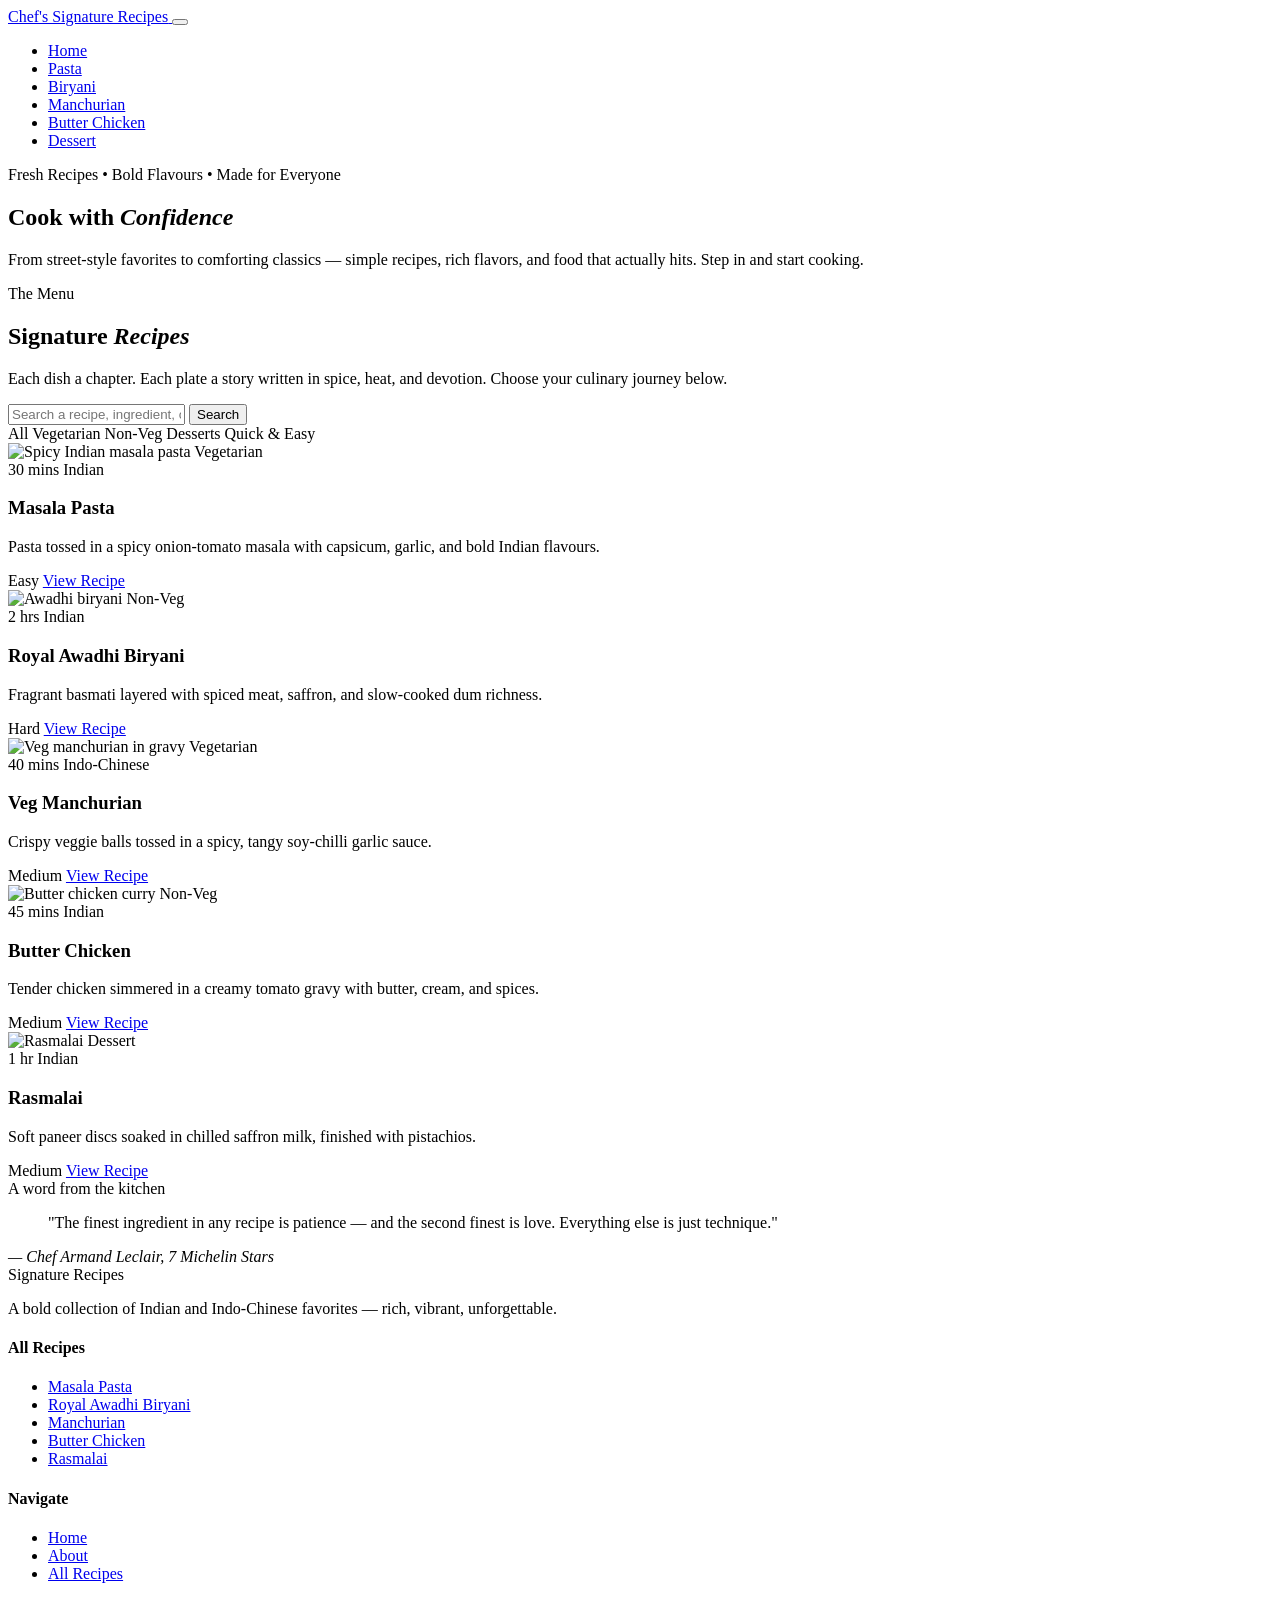
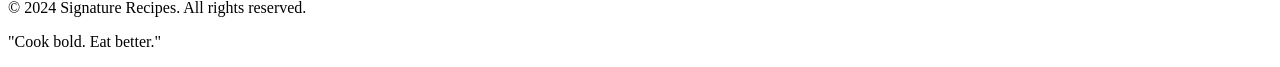
==== index.html @ 0e87f229 "Add files via upload" ====
<!DOCTYPE html>
<html lang="en">
<head>
  <meta charset="UTF-8" />
  <meta name="viewport" content="width=device-width, initial-scale=1.0" />
  <meta name="description" content="Chef's Signature Recipes — A luxury culinary experience by Chef Armand Leclair." />
  <title>Chef's Signature Recipes — Armand Leclair</title>
  <link rel="stylesheet" href="css/styles.css" />
</head>
<body>

  <!-- ============================================================
       NAVIGATION
  ============================================================ -->
  <nav class="navbar" role="navigation" aria-label="Main navigation">
    <div class="navbar-inner">

      <a href="index.html" class="navbar-brand" aria-label="Chef's Signature Recipes - Home">
        <span class="brand-title">Chef's Signature Recipes</span>
      </a>

      <button class="nav-toggle" id="navToggle" aria-label="Toggle navigation" aria-expanded="false">
        <span></span><span></span><span></span>
      </button>

      <ul class="navbar-links" id="navLinks" role="list">
        <li><a href="index.html" class="active">Home</a></li>
        <li><a href="pasta.html">Pasta</a></li>
        <li><a href="biryani.html">Biryani</a></li>
        <li><a href="manchurian.html">Manchurian</a></li>
        <li><a href="butterChicken.html">Butter Chicken</a></li>
        <li><a href="dessert.html">Dessert</a></li>
      </ul>

    </div>
  </nav>

  <main>

    <!-- ============================================================
         HERO
    ============================================================ -->
    <section class="hero" aria-label="Hero section">
      <div class="hero-bg" role="img" aria-label="Elegant restaurant setting with candlelit table"></div>
      <div class="hero-overlay"></div>

      <div class="hero-content">
        <div class="hero-eyebrow">
<span>Fresh Recipes • Bold Flavours • Made for Everyone</span>
</div>

<h1>
  Cook with
  <em>Confidence</em>
</h1>

<p class="hero-desc">
  From street-style favorites to comforting classics — simple recipes,
  rich flavors, and food that actually hits. Step in and start cooking.
</p>

      </div>
    </section>


    <!-- ============================================================
         FEATURED RECIPES
    ============================================================ -->
    <section class="featured-section" id="featured" aria-labelledby="featured-heading">
      <div class="container">

        <div class="section-header centered">
          <span class="section-label">The Menu</span>
          <h2 id="featured-heading">Signature <em>Recipes</em></h2>
          <p>
            Each dish a chapter. Each plate a story written in spice, heat, and devotion.
            Choose your culinary journey below.
          </p>
        </div>

        <!-- Search UI (non-functional — decorative) -->
        <div class="search-bar-ui" role="search" aria-label="Recipe search">
          <input type="text" placeholder="Search a recipe, ingredient, or cuisine…" aria-label="Search recipes" />
          <button type="button" aria-label="Submit search">Search</button>
        </div>

        <!-- Filter Tags -->
        <div class="filter-tags" role="group" aria-label="Recipe categories">
          <span class="filter-tag active" tabindex="0">All</span>
          <span class="filter-tag" tabindex="0">Vegetarian</span>
          <span class="filter-tag" tabindex="0">Non-Veg</span>
          <span class="filter-tag" tabindex="0">Desserts</span>
          <span class="filter-tag" tabindex="0">Quick &amp; Easy</span>
        </div>

        <!-- Recipe Cards Grid -->
        <div class="recipes-grid">


<article class="recipe-card" aria-labelledby="card-pasta">
  <div class="card-image">
    <img
      src="images/pasta.png"
      alt="Spicy Indian masala pasta"
      loading="lazy"
    />
    <span class="card-category">Vegetarian</span>
  </div>
  <div class="card-body">
    <div class="card-meta">
      <span class="meta-pill"><span class="dot"></span> 30 mins</span>
      <span class="meta-pill"><span class="dot"></span> Indian</span>
    </div>
    <h3 class="card-title" id="card-pasta">Masala Pasta</h3>
    <p class="card-desc">
      Pasta tossed in a spicy onion-tomato masala with capsicum, garlic, and bold Indian flavours.
    </p>
    <div class="card-footer">
      <span class="card-difficulty difficulty-easy">Easy</span>
      <a href="pasta.html" class="btn btn-gold btn-sm">View Recipe</a>
    </div>
  </div>
</article>

<!-- Card 2: Biryani -->
<article class="recipe-card" aria-labelledby="card-biryani">
  <div class="card-image">
    <img
      src="images/biryani.png"
      alt="Awadhi biryani"
      loading="lazy"
    />
    <span class="card-category">Non-Veg</span>
  </div>
  <div class="card-body">
    <div class="card-meta">
      <span class="meta-pill"><span class="dot"></span> 2 hrs</span>
      <span class="meta-pill"><span class="dot"></span> Indian</span>
    </div>
    <h3 class="card-title" id="card-biryani">Royal Awadhi Biryani</h3>
    <p class="card-desc">
      Fragrant basmati layered with spiced meat, saffron, and slow-cooked dum richness.
    </p>
    <div class="card-footer">
      <span class="card-difficulty difficulty-hard">Hard</span>
      <a href="biryani.html" class="btn btn-gold btn-sm">View Recipe</a>
    </div>
  </div>
</article>

<!-- Card 3: Manchurian -->
<article class="recipe-card" aria-labelledby="card-manchurian">
  <div class="card-image">
    <img src="images/manchurian.png" alt="Veg manchurian in gravy" loading="lazy"/>
    <span class="card-category">Vegetarian</span>
  </div>
  <div class="card-body">
    <div class="card-meta">
      <span class="meta-pill"><span class="dot"></span> 40 mins</span>
      <span class="meta-pill"><span class="dot"></span> Indo-Chinese</span>
    </div>
    <h3 class="card-title" id="card-manchurian">Veg Manchurian</h3>
    <p class="card-desc">
      Crispy veggie balls tossed in a spicy, tangy soy-chilli garlic sauce.
    </p>
    <div class="card-footer">
      <span class="card-difficulty difficulty-medium">Medium</span>
      <a href="manchurian.html" class="btn btn-gold btn-sm">View Recipe</a>
    </div>
  </div>
</article>

<!-- Card 4: Butter Chicken -->
<article class="recipe-card" aria-labelledby="card-butter">
  <div class="card-image">
    <img
      src="images/butterchicken.png"
      alt="Butter chicken curry"
      loading="lazy"
    />
    <span class="card-category">Non-Veg</span>
  </div>
  <div class="card-body">
    <div class="card-meta">
      <span class="meta-pill"><span class="dot"></span> 45 mins</span>
      <span class="meta-pill"><span class="dot"></span> Indian</span>
    </div>
    <h3 class="card-title" id="card-butter">Butter Chicken</h3>
    <p class="card-desc">
      Tender chicken simmered in a creamy tomato gravy with butter, cream, and spices.
    </p>
    <div class="card-footer">
      <span class="card-difficulty difficulty-medium">Medium</span>
      <a href="butterChicken.html" class="btn btn-gold btn-sm">View Recipe</a>
    </div>
  </div>
</article>

<!-- Card 5: Dessert -->
<article class="recipe-card" aria-labelledby="card-dessert">
  <div class="card-image">
    <img
      src="images\rasmalai.png"
      alt="Rasmalai"
      loading="lazy"
    />
    <span class="card-category">Dessert</span>
  </div>
  <div class="card-body">
    <div class="card-meta">
      <span class="meta-pill"><span class="dot"></span> 1 hr</span>
      <span class="meta-pill"><span class="dot"></span> Indian</span>
    </div>
    <h3 class="card-title" id="card-dessert">Rasmalai</h3>
    <p class="card-desc">
      Soft paneer discs soaked in chilled saffron milk, finished with pistachios.
    </p>
    <div class="card-footer">
      <span class="card-difficulty difficulty-medium">Medium</span>
      <a href="dessert.html" class="btn btn-gold btn-sm">View Recipe</a>
    </div>
  </div>
</article>

        </div>
      </div>
    </section>

    <!-- ============================================================
         QUOTE BANNER
    ============================================================ -->
    <section class="quote-banner" aria-label="Chef's quote">
      <div class="container">
        <div class="gold-rule text-center">
          <span>A word from the kitchen</span>
        </div>
        <blockquote>
          "The finest ingredient in any recipe is patience — and the second finest is love.
          Everything else is just technique."
        </blockquote>
        <cite>— Chef Armand Leclair, 7 Michelin Stars</cite>
      </div>
    </section>

  </main>

  <!-- ============================================================
       FOOTER
  ============================================================ -->
<footer class="footer" role="contentinfo">
  <div class="container">
    <div class="footer-grid">
      <div class="footer-brand">
        <div class="brand-title">Signature Recipes</div>
        <p>A bold collection of Indian and Indo-Chinese favorites — rich, vibrant, unforgettable.</p>
      </div>
      <div class="footer-col">
        <h4>All Recipes</h4>
        <ul>
          <li><a href="pasta.html">Masala Pasta</a></li>
          <li><a href="biryani.html">Royal Awadhi Biryani</a></li>
          <li><a href="manchurian.html">Manchurian</a></li>
          <li><a href="butterChicken.html">Butter Chicken</a></li>
          <li><a href="dessert.html">Rasmalai</a></li>
        </ul>
      </div>
      <div class="footer-col">
        <h4>Navigate</h4>
        <ul>
          <li><a href="index.html">Home</a></li>
          <li><a href="index.html#chef-intro">About</a></li>
          <li><a href="index.html#featured">All Recipes</a></li>
        </ul>
      </div>
    </div>
    <div class="footer-bottom">
      <p>&copy; 2024 Signature Recipes. All rights reserved.</p>
      <p class="footer-tagline">"Cook bold. Eat better."</p>
    </div>
  </div>
</footer>

<script>
  (function() {
    var toggle = document.getElementById('navToggle');
    var links  = document.getElementById('navLinks');
    if (!toggle || !links) return;
    toggle.addEventListener('click', function() {
      var isOpen = links.classList.toggle('open');
      toggle.setAttribute('aria-expanded', isOpen);
    });
  })();
</script>

</body>
</html>
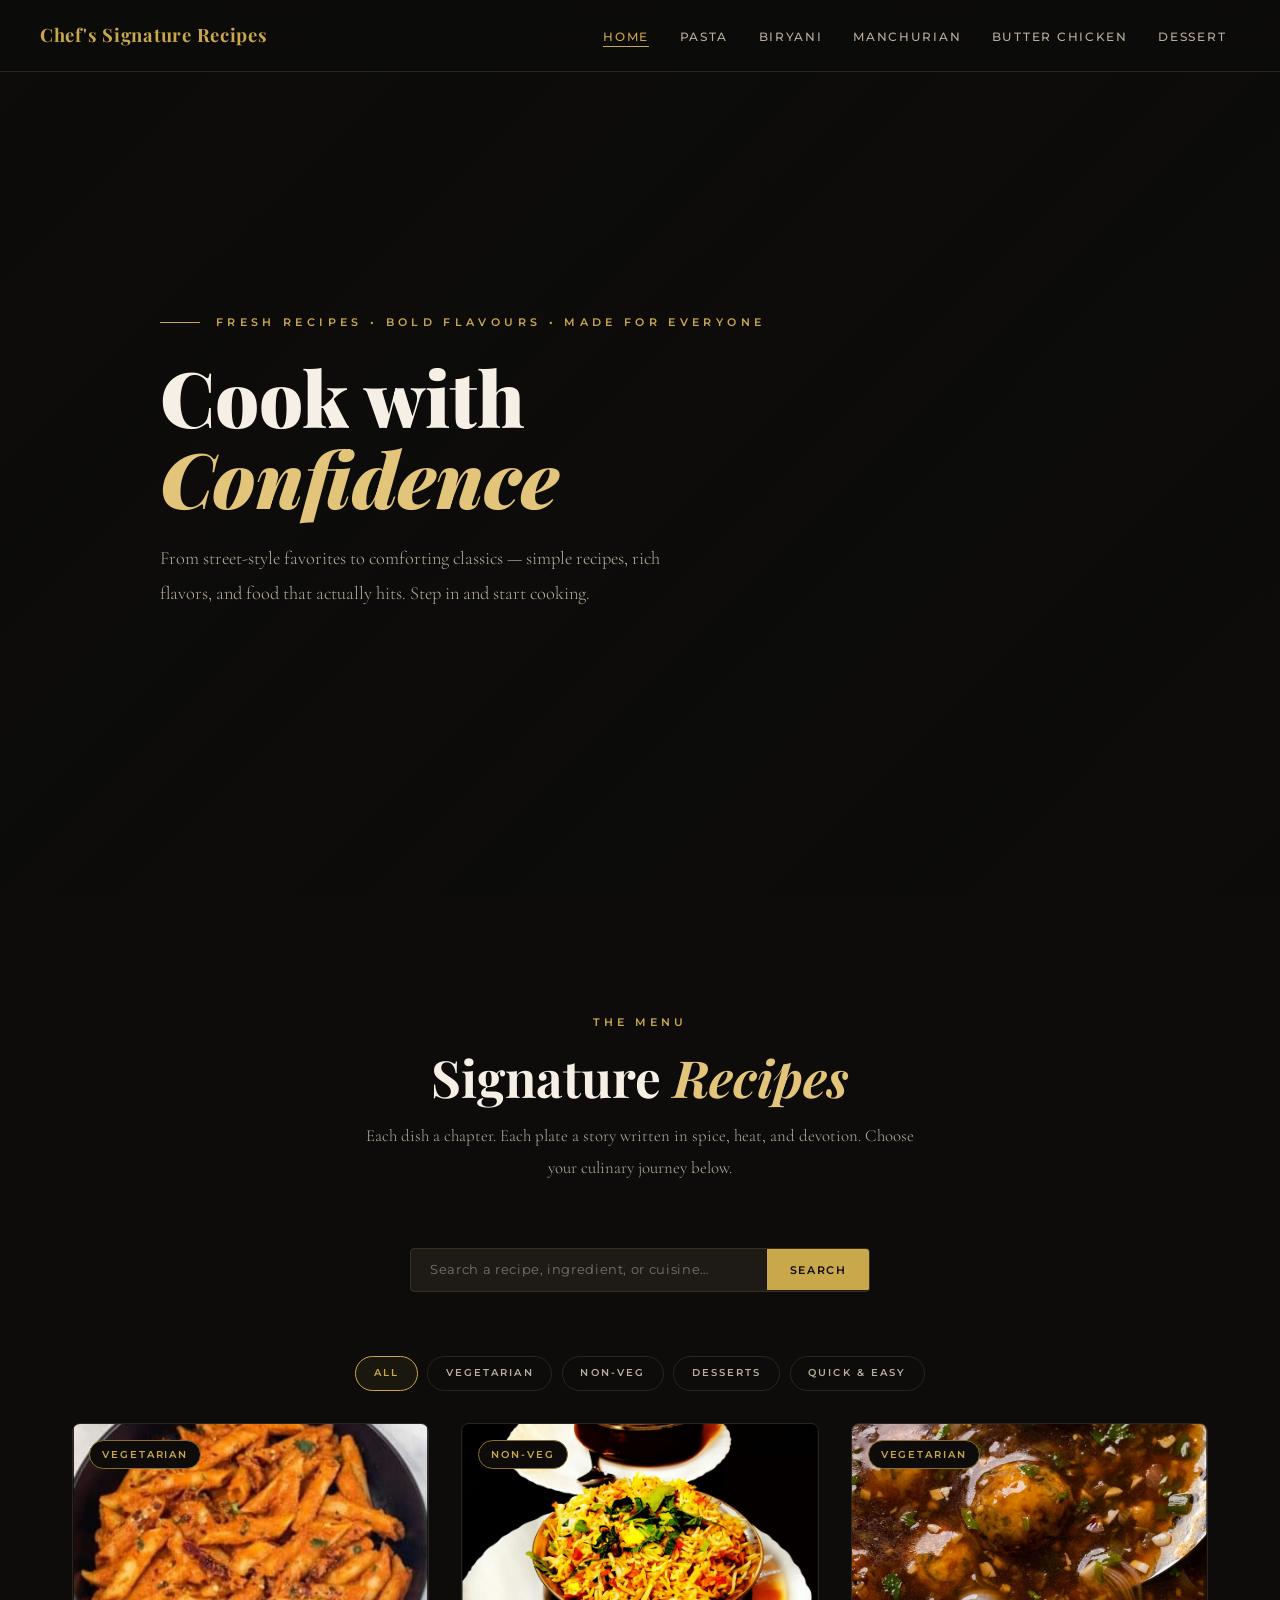
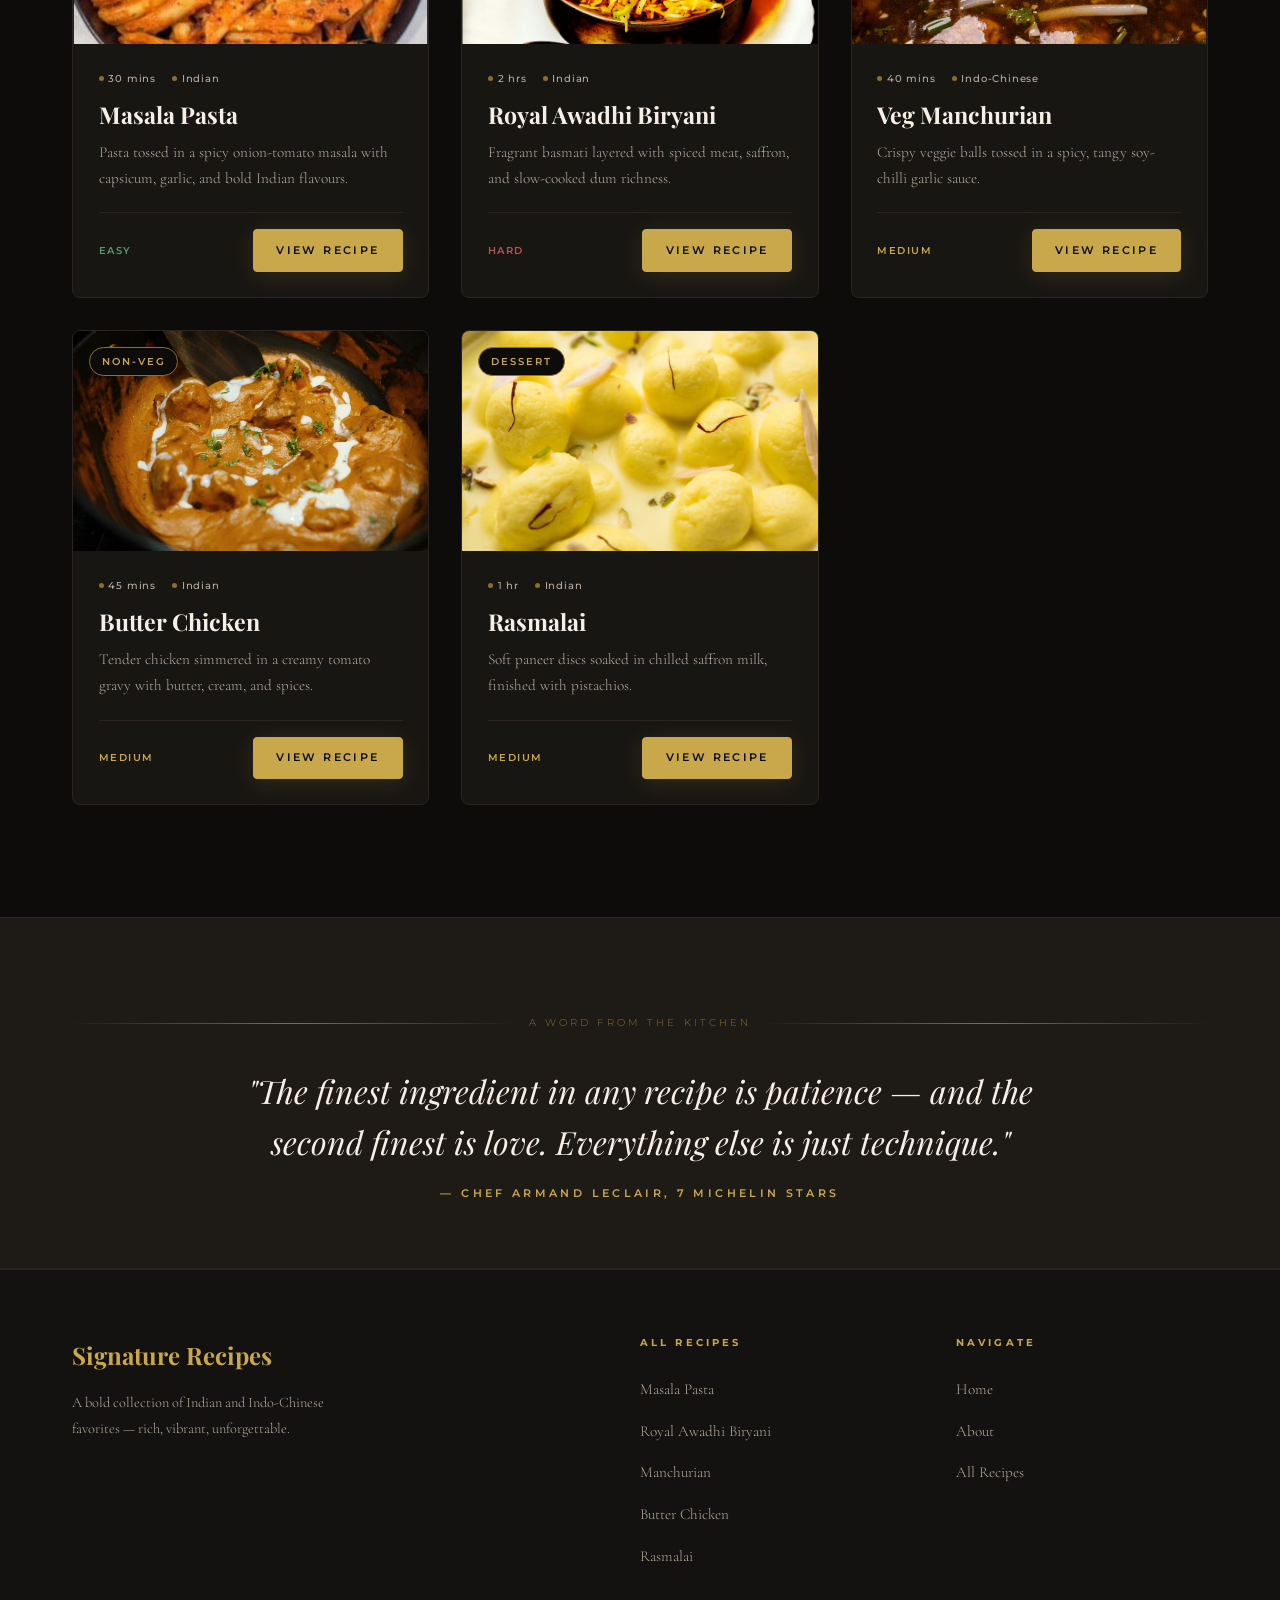
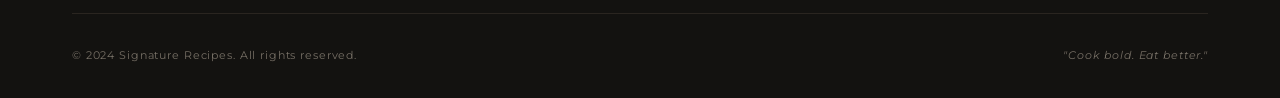
==== commit 6f2d1204: "Update index.html" ====
--- a/index.html
+++ b/index.html
@@ -3,8 +3,8 @@
 <head>
   <meta charset="UTF-8" />
   <meta name="viewport" content="width=device-width, initial-scale=1.0" />
-  <meta name="description" content="Chef's Signature Recipes — A luxury culinary experience by Chef Armand Leclair." />
-  <title>Chef's Signature Recipes — Armand Leclair</title>
+  <meta name="description" content="Spicy, creamy, crispy — explore Indian and Indo-Chinese recipes that actually taste as good as they look." />
+  <title>Chef's Signature Recipes</title>
   <link rel="stylesheet" href="css/styles.css" />
 </head>
 <body>
--- a/css/styles.css
+++ b/css/styles.css
@@ -0,0 +1,1349 @@
+/* ============================================================
+   CHEF'S SIGNATURE RECIPES — styles.css
+   Theme: Editorial Dark Luxury
+   Author: Chef Armand Leclair
+   ============================================================ */
+
+/* --- Google Fonts Import --- */
+@import url('https://fonts.googleapis.com/css2?family=Playfair+Display:ital,wght@0,400;0,600;0,700;0,900;1,400;1,600&family=Cormorant+Garamond:ital,wght@0,300;0,400;0,500;1,300;1,400&family=Montserrat:wght@300;400;500;600&display=swap');
+
+/* ============================================================
+   CSS CUSTOM PROPERTIES
+   ============================================================ */
+:root {
+  /* Color Palette */
+  --color-bg:         #0d0c0b;
+  --color-bg-alt:     #131210;
+  --color-bg-card:    #181613;
+  --color-surface:    #1e1b17;
+  --color-gold:       #c9a84c;
+  --color-gold-light: #e2c47a;
+  --color-gold-dim:   #8a6f2e;
+  --color-cream:      #f5efe6;
+  --color-cream-dim:  #b8ad9e;
+  --color-white:      #ffffff;
+  --color-border:     #2a2520;
+  --color-border-gold:#3a3020;
+  --color-red-accent: #8b2a2a;
+
+  /* Typography */
+  --font-display:  'Playfair Display', Georgia, serif;
+  --font-body:     'Cormorant Garamond', Georgia, serif;
+  --font-ui:       'Montserrat', sans-serif;
+
+  /* Spacing */
+  --space-xs:  0.5rem;
+  --space-sm:  1rem;
+  --space-md:  2rem;
+  --space-lg:  4rem;
+  --space-xl:  7rem;
+
+  /* Transitions */
+  --transition-fast:   0.2s ease;
+  --transition-smooth: 0.4s cubic-bezier(0.25, 0.46, 0.45, 0.94);
+  --transition-slow:   0.7s cubic-bezier(0.25, 0.46, 0.45, 0.94);
+
+  /* Borders */
+  --radius-sm:  4px;
+  --radius-md:  8px;
+  --radius-lg:  16px;
+
+  /* Shadows */
+  --shadow-card:  0 8px 40px rgba(0,0,0,0.6);
+  --shadow-gold:  0 4px 24px rgba(201,168,76,0.15);
+  --shadow-deep:  0 20px 60px rgba(0,0,0,0.8);
+}
+
+/* ============================================================
+   RESET & BASE
+   ============================================================ */
+*, *::before, *::after {
+  margin: 0;
+  padding: 0;
+  box-sizing: border-box;
+}
+
+html {
+  scroll-behavior: smooth;
+  font-size: 16px;
+}
+
+body {
+  background-color: var(--color-bg);
+  color: var(--color-cream);
+  font-family: var(--font-body);
+  font-size: 1.125rem;
+  font-weight: 300;
+  line-height: 1.8;
+  overflow-x: hidden;
+  -webkit-font-smoothing: antialiased;
+  -moz-osx-font-smoothing: grayscale;
+}
+
+img {
+  display: block;
+  max-width: 100%;
+  height: auto;
+}
+
+a {
+  color: var(--color-gold);
+  text-decoration: none;
+  transition: color var(--transition-fast);
+}
+
+a:hover {
+  color: var(--color-gold-light);
+}
+
+ul, ol {
+  list-style: none;
+}
+
+/* ============================================================
+   UTILITY CLASSES
+   ============================================================ */
+.container {
+  max-width: 1200px;
+  margin: 0 auto;
+  padding: 0 var(--space-md);
+}
+
+.section-label {
+  display: block;
+  font-family: var(--font-ui);
+  font-size: 0.7rem;
+  font-weight: 600;
+  letter-spacing: 0.35em;
+  text-transform: uppercase;
+  color: var(--color-gold);
+  margin-bottom: var(--space-sm);
+}
+
+.text-center { text-align: center; }
+.text-gold   { color: var(--color-gold); }
+
+/* Gold decorative rule */
+.gold-rule {
+  display: flex;
+  align-items: center;
+  gap: var(--space-sm);
+  margin: var(--space-md) 0;
+}
+.gold-rule::before,
+.gold-rule::after {
+  content: '';
+  flex: 1;
+  height: 1px;
+  background: linear-gradient(to right, transparent, var(--color-gold-dim), transparent);
+}
+.gold-rule span {
+  font-family: var(--font-ui);
+  font-size: 0.65rem;
+  letter-spacing: 0.3em;
+  text-transform: uppercase;
+  color: var(--color-gold-dim);
+  white-space: nowrap;
+}
+
+/* ============================================================
+   NAVIGATION
+   ============================================================ */
+.navbar {
+  position: fixed;
+  top: 0;
+  left: 0;
+  right: 0;
+  z-index: 1000;
+  padding: 1.2rem var(--space-md);
+  background: rgba(13,12,11,0.92);
+  backdrop-filter: blur(16px);
+  -webkit-backdrop-filter: blur(16px);
+  border-bottom: 1px solid var(--color-border);
+  transition: background var(--transition-smooth);
+}
+
+.navbar-inner {
+  max-width: 1200px;
+  margin: 0 auto;
+  display: flex;
+  align-items: center;
+  justify-content: space-between;
+  gap: var(--space-md);
+}
+
+.navbar-brand {
+  display: flex;
+  flex-direction: column;
+  gap: 0.1rem;
+  text-decoration: none;
+}
+
+.navbar-brand .brand-title {
+  font-family: var(--font-display);
+  font-size: 1.15rem;
+  font-weight: 700;
+  color: var(--color-gold);
+  letter-spacing: 0.04em;
+  line-height: 1.1;
+}
+
+.navbar-brand .brand-sub {
+  font-family: var(--font-ui);
+  font-size: 0.6rem;
+  font-weight: 500;
+  letter-spacing: 0.35em;
+  text-transform: uppercase;
+  color: var(--color-cream-dim);
+}
+
+.navbar-links {
+  display: flex;
+  align-items: center;
+  gap: 0.2rem;
+  flex-wrap: wrap;
+}
+
+.navbar-links a {
+  font-family: var(--font-ui);
+  font-size: 0.72rem;
+  font-weight: 500;
+  letter-spacing: 0.15em;
+  text-transform: uppercase;
+  color: var(--color-cream-dim);
+  padding: 0.45rem 0.85rem;
+  border-radius: var(--radius-sm);
+  transition: color var(--transition-fast), background var(--transition-fast);
+  position: relative;
+}
+
+.navbar-links a::after {
+  content: '';
+  position: absolute;
+  bottom: 0.25rem;
+  left: 0.85rem;
+  right: 0.85rem;
+  height: 1px;
+  background: var(--color-gold);
+  transform: scaleX(0);
+  transition: transform var(--transition-smooth);
+}
+
+.navbar-links a:hover {
+  color: var(--color-gold-light);
+}
+.navbar-links a:hover::after {
+  transform: scaleX(1);
+}
+
+.navbar-links a.active {
+  color: var(--color-gold);
+}
+.navbar-links a.active::after {
+  transform: scaleX(1);
+}
+
+/* Hamburger (mobile) */
+.nav-toggle {
+  display: none;
+  flex-direction: column;
+  gap: 5px;
+  cursor: pointer;
+  padding: 4px;
+  background: none;
+  border: none;
+}
+.nav-toggle span {
+  display: block;
+  width: 24px;
+  height: 1.5px;
+  background: var(--color-cream-dim);
+  transition: var(--transition-fast);
+}
+
+/* ============================================================
+   HERO — HOME PAGE
+   ============================================================ */
+.hero {
+  position: relative;
+  min-height: 100vh;
+  display: flex;
+  align-items: center;
+  overflow: hidden;
+}
+
+.hero-bg {
+  position: absolute;
+  inset: 0;
+  background-image: url('https://images.unsplash.com/photo-1414235077428-338989a2e8c0?w=1600&auto=format&fit=crop&q=80');
+  background-size: cover;
+  background-position: center;
+  transform: scale(1.05);
+  animation: heroZoom 16s ease-in-out infinite alternate;
+}
+
+@keyframes heroZoom {
+  from { transform: scale(1.05); }
+  to   { transform: scale(1.12); }
+}
+
+.hero-overlay {
+  position: absolute;
+  inset: 0;
+  background: linear-gradient(
+    135deg,
+    rgba(13,12,11,0.90) 0%,
+    rgba(13,12,11,0.65) 50%,
+    rgba(13,12,11,0.85) 100%
+  );
+}
+
+.hero-content {
+  position: relative;
+  z-index: 2;
+  max-width: 760px;
+  padding: 8rem var(--space-md) 4rem;
+  margin: 0 auto 0 10%;
+  animation: heroFadeUp 1.2s cubic-bezier(0.25, 0.46, 0.45, 0.94) both;
+}
+
+@keyframes heroFadeUp {
+  from { opacity: 0; transform: translateY(40px); }
+  to   { opacity: 1; transform: translateY(0); }
+}
+
+.hero-eyebrow {
+  display: flex;
+  align-items: center;
+  gap: var(--space-sm);
+  margin-bottom: 1.5rem;
+}
+
+.hero-eyebrow::before {
+  content: '';
+  width: 40px;
+  height: 1px;
+  background: var(--color-gold);
+}
+
+.hero-eyebrow span {
+  font-family: var(--font-ui);
+  font-size: 0.68rem;
+  font-weight: 600;
+  letter-spacing: 0.4em;
+  text-transform: uppercase;
+  color: var(--color-gold);
+}
+
+.hero h1 {
+  font-family: var(--font-display);
+  font-size: clamp(2.8rem, 6vw, 5.5rem);
+  font-weight: 900;
+  line-height: 1.05;
+  color: var(--color-cream);
+  margin-bottom: 1.5rem;
+}
+
+.hero h1 em {
+  font-style: italic;
+  color: var(--color-gold-light);
+  display: block;
+}
+
+.hero-desc {
+  font-size: 1.15rem;
+  font-weight: 300;
+  color: var(--color-cream-dim);
+  max-width: 500px;
+  margin-bottom: 2.5rem;
+  line-height: 1.9;
+}
+
+.hero-cta {
+  display: flex;
+  gap: var(--space-sm);
+  flex-wrap: wrap;
+}
+
+/* ============================================================
+   BUTTONS
+   ============================================================ */
+.btn {
+  display: inline-block;
+  font-family: var(--font-ui);
+  font-size: 0.72rem;
+  font-weight: 600;
+  letter-spacing: 0.22em;
+  text-transform: uppercase;
+  padding: 1rem 2.2rem;
+  border-radius: var(--radius-sm);
+  cursor: pointer;
+  transition: all var(--transition-smooth);
+  border: 1.5px solid transparent;
+  text-decoration: none;
+}
+
+.btn-gold {
+  background: var(--color-gold);
+  color: var(--color-bg);
+  border-color: var(--color-gold);
+  box-shadow: var(--shadow-gold);
+}
+
+.btn-gold:hover {
+  background: var(--color-gold-light);
+  border-color: var(--color-gold-light);
+  color: var(--color-bg);
+  transform: translateY(-2px);
+  box-shadow: 0 8px 32px rgba(201,168,76,0.3);
+}
+
+.btn-outline {
+  background: transparent;
+  color: var(--color-cream);
+  border-color: rgba(245,239,230,0.3);
+}
+
+.btn-outline:hover {
+  border-color: var(--color-gold);
+  color: var(--color-gold);
+  transform: translateY(-2px);
+}
+
+.btn-sm {
+  padding: 0.65rem 1.4rem;
+  font-size: 0.67rem;
+}
+
+/* ============================================================
+   SECTION HEADERS
+   ============================================================ */
+.section-header {
+  margin-bottom: var(--space-lg);
+}
+
+.section-header h2 {
+  font-family: var(--font-display);
+  font-size: clamp(2rem, 4vw, 3.2rem);
+  font-weight: 700;
+  color: var(--color-cream);
+  line-height: 1.15;
+}
+
+.section-header h2 em {
+  font-style: italic;
+  color: var(--color-gold-light);
+}
+
+.section-header p {
+  font-size: 1.05rem;
+  color: var(--color-cream-dim);
+  max-width: 560px;
+  margin-top: 0.8rem;
+  line-height: 1.9;
+}
+
+.section-header.centered {
+  text-align: center;
+}
+.section-header.centered p {
+  margin: 0.8rem auto 0;
+}
+
+/* ============================================================
+   CHEF INTRO — HOME PAGE
+   ============================================================ */
+.chef-intro {
+  padding: var(--space-xl) 0;
+  background: var(--color-bg-alt);
+  border-top: 1px solid var(--color-border);
+  border-bottom: 1px solid var(--color-border);
+}
+
+.chef-intro-grid {
+  display: grid;
+  grid-template-columns: 1fr 1fr;
+  gap: 5rem;
+  align-items: center;
+}
+
+.chef-intro-image {
+  position: relative;
+}
+
+.chef-intro-image img {
+  width: 100%;
+  height: 560px;
+  object-fit: cover;
+  border-radius: var(--radius-md);
+  filter: grayscale(15%) contrast(1.05);
+}
+
+.chef-image-badge {
+  position: absolute;
+  bottom: -1.5rem;
+  right: -1.5rem;
+  width: 120px;
+  height: 120px;
+  background: var(--color-gold);
+  border-radius: 50%;
+  display: flex;
+  flex-direction: column;
+  align-items: center;
+  justify-content: center;
+  text-align: center;
+  padding: 1rem;
+  box-shadow: var(--shadow-deep);
+}
+
+.chef-image-badge .badge-num {
+  font-family: var(--font-display);
+  font-size: 2rem;
+  font-weight: 900;
+  color: var(--color-bg);
+  line-height: 1;
+}
+
+.chef-image-badge .badge-text {
+  font-family: var(--font-ui);
+  font-size: 0.52rem;
+  font-weight: 700;
+  letter-spacing: 0.12em;
+  text-transform: uppercase;
+  color: var(--color-bg);
+  line-height: 1.3;
+  margin-top: 0.2rem;
+}
+
+.chef-intro-text blockquote {
+  font-family: var(--font-display);
+  font-size: 1.5rem;
+  font-style: italic;
+  color: var(--color-gold-light);
+  border-left: 2px solid var(--color-gold);
+  padding-left: 1.5rem;
+  margin: 1.5rem 0;
+  line-height: 1.5;
+}
+
+.chef-intro-text p {
+  font-size: 1.05rem;
+  color: var(--color-cream-dim);
+  line-height: 1.95;
+  margin-bottom: 1rem;
+}
+
+.chef-stats {
+  display: grid;
+  grid-template-columns: repeat(3, 1fr);
+  gap: var(--space-sm);
+  margin-top: var(--space-md);
+  padding-top: var(--space-md);
+  border-top: 1px solid var(--color-border);
+}
+
+.stat-item {
+  text-align: center;
+}
+
+.stat-num {
+  display: block;
+  font-family: var(--font-display);
+  font-size: 2.2rem;
+  font-weight: 900;
+  color: var(--color-gold);
+  line-height: 1;
+}
+
+.stat-label {
+  display: block;
+  font-family: var(--font-ui);
+  font-size: 0.62rem;
+  font-weight: 500;
+  letter-spacing: 0.2em;
+  text-transform: uppercase;
+  color: var(--color-cream-dim);
+  margin-top: 0.3rem;
+}
+
+/* ============================================================
+   RECIPE CARDS — HOME PAGE
+   ============================================================ */
+.featured-section {
+  padding: var(--space-xl) 0;
+}
+
+/* Search bar UI */
+.search-bar-ui {
+  display: flex;
+  align-items: center;
+  gap: 0;
+  max-width: 460px;
+  margin: 0 auto var(--space-lg);
+  border: 1px solid var(--color-border-gold);
+  border-radius: var(--radius-sm);
+  overflow: hidden;
+  background: var(--color-surface);
+}
+
+.search-bar-ui input {
+  flex: 1;
+  background: transparent;
+  border: none;
+  outline: none;
+  padding: 0.85rem 1.2rem;
+  font-family: var(--font-ui);
+  font-size: 0.8rem;
+  color: var(--color-cream);
+  letter-spacing: 0.05em;
+}
+
+.search-bar-ui input::placeholder {
+  color: var(--color-cream-dim);
+  opacity: 0.6;
+}
+
+.search-bar-ui button {
+  background: var(--color-gold);
+  border: none;
+  padding: 0.85rem 1.4rem;
+  cursor: pointer;
+  font-family: var(--font-ui);
+  font-size: 0.7rem;
+  font-weight: 600;
+  letter-spacing: 0.15em;
+  text-transform: uppercase;
+  color: var(--color-bg);
+  transition: background var(--transition-fast);
+}
+
+.search-bar-ui button:hover {
+  background: var(--color-gold-light);
+}
+
+/* Filter tags */
+.filter-tags {
+  display: flex;
+  gap: 0.6rem;
+  justify-content: center;
+  flex-wrap: wrap;
+  margin-bottom: var(--space-md);
+}
+
+.filter-tag {
+  font-family: var(--font-ui);
+  font-size: 0.65rem;
+  font-weight: 600;
+  letter-spacing: 0.2em;
+  text-transform: uppercase;
+  padding: 0.45rem 1.1rem;
+  border: 1px solid var(--color-border);
+  border-radius: 100px;
+  color: var(--color-cream-dim);
+  cursor: pointer;
+  transition: all var(--transition-fast);
+  background: transparent;
+}
+
+.filter-tag:hover,
+.filter-tag.active {
+  border-color: var(--color-gold);
+  color: var(--color-gold);
+  background: rgba(201,168,76,0.07);
+}
+
+/* Cards grid */
+.recipes-grid {
+  display: grid;
+  grid-template-columns: repeat(auto-fill, minmax(320px, 1fr));
+  gap: var(--space-md);
+}
+
+.recipe-card {
+  background: var(--color-bg-card);
+  border: 1px solid var(--color-border);
+  border-radius: var(--radius-md);
+  overflow: hidden;
+  transition: transform var(--transition-smooth), box-shadow var(--transition-smooth), border-color var(--transition-smooth);
+  display: flex;
+  flex-direction: column;
+}
+
+.recipe-card:hover {
+  transform: translateY(-6px);
+  box-shadow: var(--shadow-deep);
+  border-color: var(--color-border-gold);
+}
+
+.card-image {
+  position: relative;
+  overflow: hidden;
+  height: 220px;
+}
+
+.card-image img {
+  width: 100%;
+  height: 100%;
+  object-fit: cover;
+  transition: transform var(--transition-slow);
+}
+
+.recipe-card:hover .card-image img {
+  transform: scale(1.06);
+}
+
+.card-category {
+  position: absolute;
+  top: var(--space-sm);
+  left: var(--space-sm);
+  background: var(--color-bg);
+  border: 1px solid var(--color-gold-dim);
+  color: var(--color-gold);
+  font-family: var(--font-ui);
+  font-size: 0.6rem;
+  font-weight: 600;
+  letter-spacing: 0.2em;
+  text-transform: uppercase;
+  padding: 0.3rem 0.75rem;
+  border-radius: 100px;
+}
+
+.card-body {
+  padding: 1.6rem;
+  flex: 1;
+  display: flex;
+  flex-direction: column;
+}
+
+.card-meta {
+  display: flex;
+  gap: var(--space-sm);
+  margin-bottom: 0.85rem;
+}
+
+.meta-pill {
+  display: flex;
+  align-items: center;
+  gap: 0.3rem;
+  font-family: var(--font-ui);
+  font-size: 0.62rem;
+  font-weight: 500;
+  letter-spacing: 0.08em;
+  color: var(--color-cream-dim);
+}
+
+.meta-pill .dot {
+  width: 5px;
+  height: 5px;
+  border-radius: 50%;
+  background: var(--color-gold-dim);
+}
+
+.card-title {
+  font-family: var(--font-display);
+  font-size: 1.45rem;
+  font-weight: 700;
+  color: var(--color-cream);
+  line-height: 1.2;
+  margin-bottom: 0.7rem;
+}
+
+.card-desc {
+  font-size: 0.95rem;
+  color: var(--color-cream-dim);
+  line-height: 1.7;
+  flex: 1;
+  margin-bottom: 1.3rem;
+}
+
+.card-footer {
+  display: flex;
+  align-items: center;
+  justify-content: space-between;
+  padding-top: 1rem;
+  border-top: 1px solid var(--color-border);
+}
+
+.card-difficulty {
+  font-family: var(--font-ui);
+  font-size: 0.62rem;
+  font-weight: 600;
+  letter-spacing: 0.15em;
+  text-transform: uppercase;
+}
+
+.difficulty-easy   { color: #5a9a6a; }
+.difficulty-medium { color: #c9a84c; }
+.difficulty-hard   { color: #b85454; }
+
+/* ============================================================
+   QUOTE BANNER
+   ============================================================ */
+.quote-banner {
+  padding: var(--space-lg) 0;
+  background: var(--color-surface);
+  border-top: 1px solid var(--color-border);
+  border-bottom: 1px solid var(--color-border);
+  text-align: center;
+}
+
+.quote-banner blockquote {
+  font-family: var(--font-display);
+  font-size: clamp(1.3rem, 3vw, 2rem);
+  font-style: italic;
+  font-weight: 400;
+  color: var(--color-cream);
+  max-width: 800px;
+  margin: 0 auto;
+  line-height: 1.6;
+}
+
+.quote-banner cite {
+  display: block;
+  margin-top: 1rem;
+  font-family: var(--font-ui);
+  font-size: 0.7rem;
+  font-weight: 600;
+  letter-spacing: 0.3em;
+  text-transform: uppercase;
+  color: var(--color-gold);
+  font-style: normal;
+}
+
+/* ============================================================
+   FOOTER
+   ============================================================ */
+.footer {
+  background: var(--color-bg-alt);
+  border-top: 1px solid var(--color-border);
+  padding: var(--space-lg) 0 var(--space-md);
+}
+
+.footer-grid {
+  display: grid;
+  grid-template-columns: 2fr 1fr 1fr;
+  gap: var(--space-lg);
+  margin-bottom: var(--space-md);
+}
+
+.footer-brand .brand-title {
+  font-family: var(--font-display);
+  font-size: 1.5rem;
+  font-weight: 700;
+  color: var(--color-gold);
+  margin-bottom: 0.4rem;
+}
+
+.footer-brand p {
+  font-size: 0.9rem;
+  color: var(--color-cream-dim);
+  max-width: 280px;
+  line-height: 1.8;
+  margin-top: 0.8rem;
+}
+
+.footer-col h4 {
+  font-family: var(--font-ui);
+  font-size: 0.65rem;
+  font-weight: 700;
+  letter-spacing: 0.3em;
+  text-transform: uppercase;
+  color: var(--color-gold);
+  margin-bottom: 1.2rem;
+}
+
+.footer-col ul li {
+  margin-bottom: 0.6rem;
+}
+
+.footer-col ul li a {
+  font-family: var(--font-body);
+  font-size: 0.95rem;
+  color: var(--color-cream-dim);
+  transition: color var(--transition-fast);
+}
+
+.footer-col ul li a:hover {
+  color: var(--color-gold-light);
+}
+
+.footer-bottom {
+  padding-top: var(--space-md);
+  border-top: 1px solid var(--color-border);
+  display: flex;
+  align-items: center;
+  justify-content: space-between;
+  gap: var(--space-sm);
+}
+
+.footer-bottom p {
+  font-family: var(--font-ui);
+  font-size: 0.68rem;
+  font-weight: 400;
+  letter-spacing: 0.08em;
+  color: var(--color-cream-dim);
+  opacity: 0.6;
+}
+
+.footer-tagline {
+  font-family: var(--font-display);
+  font-size: 0.85rem;
+  font-style: italic;
+  color: var(--color-gold-dim);
+}
+
+/* ============================================================
+   RECIPE PAGE — HERO
+   ============================================================ */
+.recipe-hero {
+  position: relative;
+  height: 60vh;
+  min-height: 420px;
+  display: flex;
+  align-items: flex-end;
+  overflow: hidden;
+}
+
+.recipe-hero-bg {
+  position: absolute;
+  inset: 0;
+  background-size: cover;
+  background-position: center;
+  transform: scale(1.03);
+  animation: heroZoom 14s ease-in-out infinite alternate;
+}
+
+.recipe-hero-overlay {
+  position: absolute;
+  inset: 0;
+  background: linear-gradient(
+    to top,
+    rgba(13,12,11,0.98) 0%,
+    rgba(13,12,11,0.5) 50%,
+    rgba(13,12,11,0.2) 100%
+  );
+}
+
+.recipe-hero-content {
+  position: relative;
+  z-index: 2;
+  padding: var(--space-lg) var(--space-md) var(--space-md);
+  max-width: 1200px;
+  width: 100%;
+  margin: 0 auto;
+}
+
+.recipe-hero-content .breadcrumb {
+  display: flex;
+  align-items: center;
+  gap: 0.5rem;
+  font-family: var(--font-ui);
+  font-size: 0.65rem;
+  letter-spacing: 0.12em;
+  text-transform: uppercase;
+  color: var(--color-cream-dim);
+  margin-bottom: 1rem;
+}
+
+.recipe-hero-content .breadcrumb a {
+  color: var(--color-cream-dim);
+  transition: color var(--transition-fast);
+}
+.recipe-hero-content .breadcrumb a:hover { color: var(--color-gold); }
+.recipe-hero-content .breadcrumb span { color: var(--color-gold-dim); }
+
+.recipe-hero-content h1 {
+  font-family: var(--font-display);
+  font-size: clamp(2.4rem, 5vw, 4rem);
+  font-weight: 900;
+  color: var(--color-cream);
+  line-height: 1.1;
+  margin-bottom: 1rem;
+}
+
+.recipe-hero-content h1 em {
+  font-style: italic;
+  color: var(--color-gold-light);
+}
+
+.recipe-badges {
+  display: flex;
+  gap: 0.75rem;
+  flex-wrap: wrap;
+}
+
+.recipe-badge {
+  display: flex;
+  align-items: center;
+  gap: 0.45rem;
+  font-family: var(--font-ui);
+  font-size: 0.68rem;
+  font-weight: 500;
+  letter-spacing: 0.1em;
+  background: rgba(30,27,23,0.9);
+  border: 1px solid var(--color-border-gold);
+  color: var(--color-cream-dim);
+  padding: 0.45rem 0.95rem;
+  border-radius: 100px;
+}
+
+.recipe-badge strong {
+  color: var(--color-gold);
+  font-weight: 600;
+}
+
+/* ============================================================
+   RECIPE BODY
+   ============================================================ */
+.recipe-body {
+  padding: var(--space-xl) 0;
+}
+
+.recipe-layout {
+  display: grid;
+  grid-template-columns: 1fr 340px;
+  gap: 4rem;
+  align-items: start;
+}
+
+/* Sidebar */
+.recipe-sidebar {
+  position: sticky;
+  top: 100px;
+}
+
+.sidebar-card {
+  background: var(--color-surface);
+  border: 1px solid var(--color-border-gold);
+  border-radius: var(--radius-md);
+  padding: 2rem;
+  margin-bottom: var(--space-sm);
+}
+
+.sidebar-card h3 {
+  font-family: var(--font-display);
+  font-size: 1.15rem;
+  font-weight: 700;
+  color: var(--color-cream);
+  margin-bottom: 1.2rem;
+  padding-bottom: 0.8rem;
+  border-bottom: 1px solid var(--color-border);
+}
+
+.ingredients-list li {
+  display: flex;
+  align-items: baseline;
+  gap: 0.75rem;
+  padding: 0.6rem 0;
+  border-bottom: 1px solid var(--color-border);
+  font-size: 0.95rem;
+  color: var(--color-cream-dim);
+  line-height: 1.5;
+}
+
+.ingredients-list li:last-child { border-bottom: none; }
+
+.ingredients-list li::before {
+  content: '';
+  width: 5px;
+  height: 5px;
+  border-radius: 50%;
+  background: var(--color-gold);
+  flex-shrink: 0;
+  margin-top: 0.45rem;
+}
+
+.quick-info {
+  display: flex;
+  flex-direction: column;
+  gap: 0.8rem;
+}
+
+.info-row {
+  display: flex;
+  justify-content: space-between;
+  align-items: center;
+  padding-bottom: 0.8rem;
+  border-bottom: 1px solid var(--color-border);
+}
+
+.info-row:last-child { border-bottom: none; padding-bottom: 0; }
+
+.info-label {
+  font-family: var(--font-ui);
+  font-size: 0.62rem;
+  font-weight: 600;
+  letter-spacing: 0.18em;
+  text-transform: uppercase;
+  color: var(--color-cream-dim);
+}
+
+.info-value {
+  font-family: var(--font-body);
+  font-size: 0.95rem;
+  font-weight: 500;
+  color: var(--color-cream);
+}
+
+/* Main content */
+.recipe-main > h2 {
+  font-family: var(--font-display);
+  font-size: 1.8rem;
+  font-weight: 700;
+  color: var(--color-cream);
+  margin-bottom: 1.5rem;
+}
+
+.recipe-intro {
+  font-size: 1.1rem;
+  color: var(--color-cream-dim);
+  line-height: 1.95;
+  margin-bottom: var(--space-md);
+}
+
+.steps-list {
+  counter-reset: steps;
+  margin-bottom: var(--space-md);
+}
+
+.step-item {
+  counter-increment: steps;
+  display: grid;
+  grid-template-columns: 56px 1fr;
+  gap: var(--space-sm);
+  margin-bottom: 1.8rem;
+  position: relative;
+}
+
+.step-item::after {
+  content: '';
+  position: absolute;
+  left: 28px;
+  top: 56px;
+  bottom: -1.8rem;
+  width: 1px;
+  background: var(--color-border);
+}
+
+.step-item:last-child::after { display: none; }
+
+.step-number {
+  width: 56px;
+  height: 56px;
+  border-radius: 50%;
+  border: 1.5px solid var(--color-gold-dim);
+  display: flex;
+  align-items: center;
+  justify-content: center;
+  font-family: var(--font-display);
+  font-size: 1.15rem;
+  font-weight: 700;
+  color: var(--color-gold);
+  flex-shrink: 0;
+  background: var(--color-bg-card);
+}
+
+.step-number::before {
+  content: counter(steps);
+}
+
+.step-content {
+  padding-top: 0.9rem;
+  max-width: 100%;
+}
+
+.step-content h4 {
+  font-family: var(--font-display);
+  font-size: 1.1rem;
+  font-weight: 700;
+  color: var(--color-cream);
+  margin-bottom: 0.5rem;
+}
+
+.step-content p {
+  font-size: 1rem;
+  color: var(--color-cream-dim);
+  line-height: 1.85;
+}
+
+/* Chef's Tip */
+.chefs-tip {
+  background: linear-gradient(135deg, rgba(201,168,76,0.08) 0%, rgba(201,168,76,0.03) 100%);
+  border: 1px solid var(--color-gold-dim);
+  border-left: 3px solid var(--color-gold);
+  border-radius: var(--radius-md);
+  padding: 1.8rem;
+  margin: var(--space-md) 0;
+}
+
+.chefs-tip .tip-label {
+  display: flex;
+  align-items: center;
+  gap: 0.5rem;
+  font-family: var(--font-ui);
+  font-size: 0.65rem;
+  font-weight: 700;
+  letter-spacing: 0.3em;
+  text-transform: uppercase;
+  color: var(--color-gold);
+  margin-bottom: 0.85rem;
+}
+
+.chefs-tip .tip-label::before {
+  content: '✦';
+  font-size: 0.7rem;
+}
+
+.chefs-tip p {
+  font-family: var(--font-display);
+  font-size: 1.05rem;
+  font-style: italic;
+  color: var(--color-cream);
+  line-height: 1.75;
+}
+
+/* ============================================================
+   PAGE TRANSITION ANIMATION
+   ============================================================ */
+main {
+  animation: pageFade 0.6s ease both;
+}
+
+@keyframes pageFade {
+  from { opacity: 0; transform: translateY(16px); }
+  to   { opacity: 1; transform: translateY(0); }
+}
+
+/* ============================================================
+   RESPONSIVE — TABLET
+   ============================================================ */
+@media (max-width: 992px) {
+  .chef-intro-grid {
+    grid-template-columns: 1fr;
+    gap: 3rem;
+  }
+
+  .chef-image-badge {
+    right: 1rem;
+    bottom: -1rem;
+    width: 100px;
+    height: 100px;
+  }
+
+  .recipe-layout {
+    grid-template-columns: 1fr;
+  }
+
+  .recipe-sidebar {
+    position: static;
+    display: grid;
+    grid-template-columns: 1fr 1fr;
+    gap: var(--space-sm);
+  }
+
+  .footer-grid {
+    grid-template-columns: 1fr 1fr;
+  }
+
+  .footer-grid > :first-child {
+    grid-column: 1 / -1;
+  }
+}
+
+/* ============================================================
+   RESPONSIVE — MOBILE
+   ============================================================ */
+@media (max-width: 768px) {
+  :root {
+    --space-xl: 4rem;
+    --space-lg: 2.5rem;
+  }
+
+  .navbar-links {
+    display: none;
+    flex-direction: column;
+    align-items: flex-start;
+    position: absolute;
+    top: 100%;
+    left: 0;
+    right: 0;
+    background: rgba(13,12,11,0.98);
+    border-top: 1px solid var(--color-border);
+    padding: var(--space-sm) var(--space-md);
+    gap: 0;
+  }
+
+  .navbar-links.open { display: flex; }
+
+  .navbar-links a {
+    width: 100%;
+    padding: 0.85rem 0;
+    border-bottom: 1px solid var(--color-border);
+    font-size: 0.78rem;
+  }
+
+  .navbar-links a::after { display: none; }
+
+  .nav-toggle { display: flex; }
+
+  .hero-content {
+    margin: 0 auto;
+    text-align: center;
+    padding: 8rem var(--space-md) 3rem;
+  }
+
+  .hero-eyebrow { justify-content: center; }
+  .hero-cta     { justify-content: center; }
+
+  .recipes-grid {
+    grid-template-columns: 1fr;
+  }
+
+  .recipe-sidebar {
+    grid-template-columns: 1fr;
+  }
+
+  .footer-grid {
+    grid-template-columns: 1fr;
+    gap: var(--space-md);
+  }
+
+  .footer-bottom {
+    flex-direction: column;
+    text-align: center;
+  }
+
+  .chef-stats {
+    grid-template-columns: repeat(3, 1fr);
+    gap: 0.5rem;
+  }
+
+  .recipe-hero {
+    height: 50vh;
+  }
+
+  .step-item {
+    grid-template-columns: 44px 1fr;
+  }
+
+  .step-number {
+    width: 44px;
+    height: 44px;
+    font-size: 1rem;
+  }
+}
+
+@media (max-width: 480px) {
+  .hero h1 {
+    font-size: 2.4rem;
+  }
+
+  .chef-stats {
+    grid-template-columns: 1fr;
+    gap: var(--space-sm);
+  }
+
+  .recipe-badges {
+    flex-wrap: wrap;
+  }
+}
